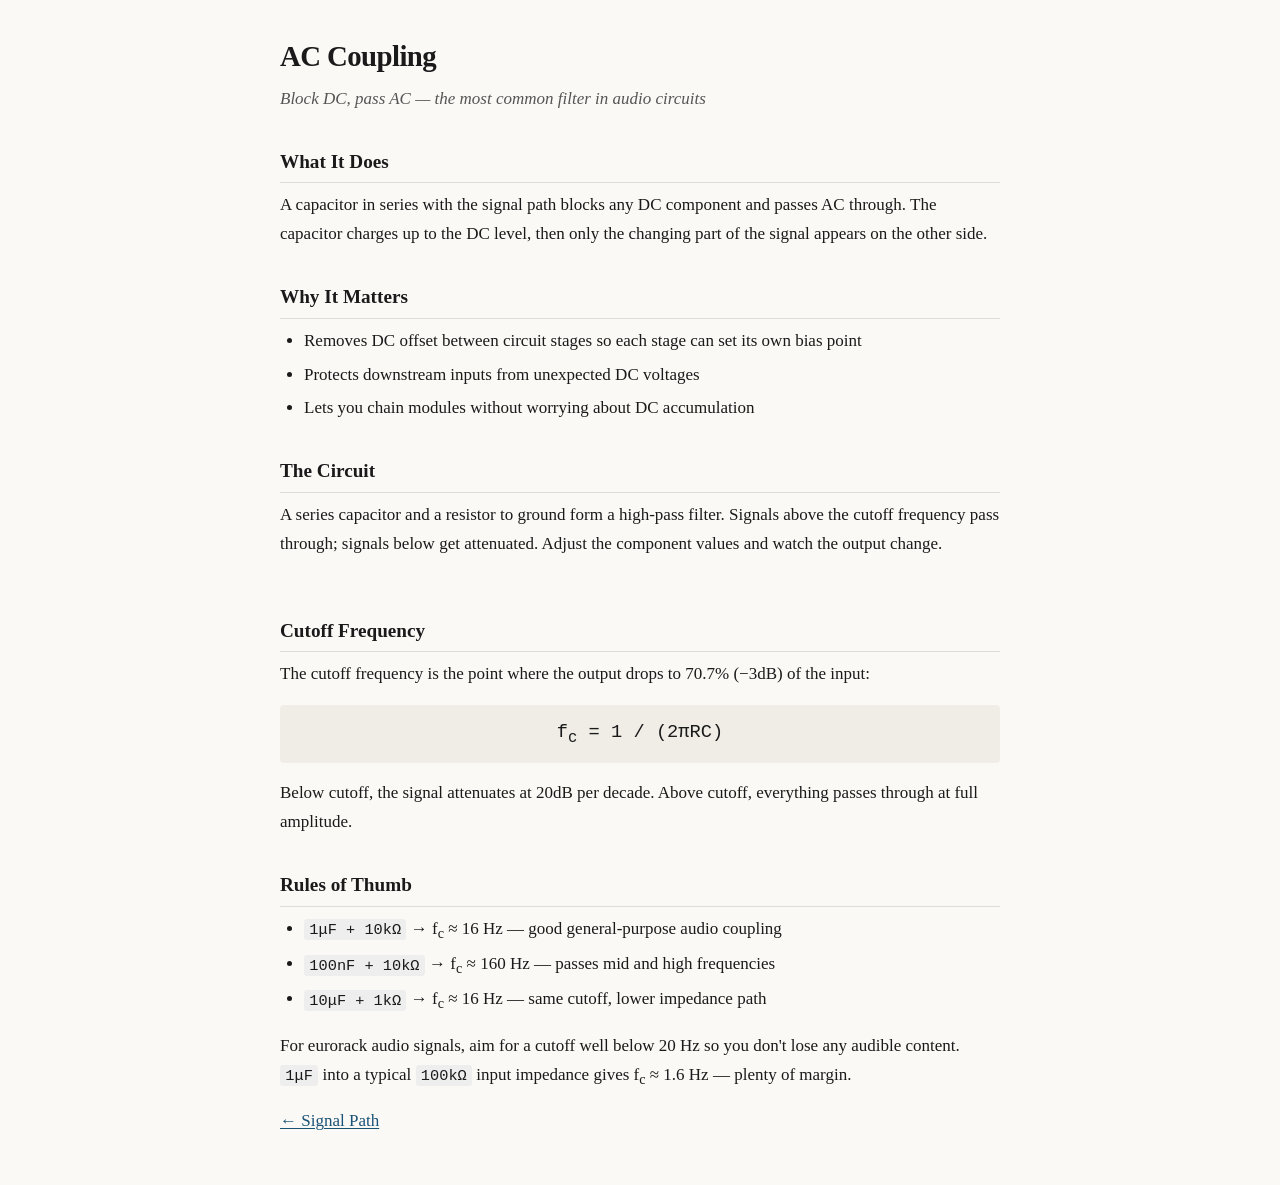
==== topics/ac-coupling.html @ 6417173c "add site foundation and first three topic pages Static site for analog electronics notes. Plain HTML" ====
<!DOCTYPE html>
<html lang="en">
<head>
    <meta charset="UTF-8">
    <meta name="viewport" content="width=device-width, initial-scale=1.0">
    <title>AC Coupling — Signal Path</title>
    <link rel="stylesheet" href="../assets/style.css">
    <script src="../../circuit-snippet/dist/circuit-snippet.js"></script>
</head>
<body>
    <main>
        <h1>AC Coupling</h1>
        <p class="subtitle">Block DC, pass AC — the most common filter in audio circuits</p>

        <h2>What It Does</h2>
        <p>
            A capacitor in series with the signal path blocks any DC component and
            passes AC through. The capacitor charges up to the DC level, then only
            the changing part of the signal appears on the other side.
        </p>

        <h2>Why It Matters</h2>
        <ul>
            <li>Removes DC offset between circuit stages so each stage can set its own bias point</li>
            <li>Protects downstream inputs from unexpected DC voltages</li>
            <li>Lets you chain modules without worrying about DC accumulation</li>
        </ul>

        <h2>The Circuit</h2>
        <p>
            A series capacitor and a resistor to ground form a high-pass filter.
            Signals above the cutoff frequency pass through; signals below get attenuated.
            Adjust the component values and watch the output change.
        </p>

        <div class="circuit-embed">
            <circuit-snippet width="700" height="450" display-time="0.022">
                <script type="text/xml">
                    <cir f="1" ts="0.000005" ic="10.20027730826997" cb="50" pb="50" vr="5" mts="5e-11">
                      <v x="96 176 96 272" f="0" wf="1" fr="100" maxv="2"/>
                      <g x="96 272 96 288" f="0"/>
                      <w x="96 176 192 176" f="0"/>
                      <c x="192 176 320 176" f="0" c="0.00001"/>
                      <w x="320 176 416 176" f="0"/>
                      <r x="320 176 320 272" f="0" r="1000"/>
                      <g x="320 272 320 288" f="0"/>
                      <O x="416 176 480 176" f="0" sc="0"/>
                      <o en="2" sp="16" f="x3" p="0">
                        <p v="0" sc="5"/>
                        <p e="7" v="0" sc="5"/>
                      </o>
                    </cir>
                </script>
                <script type="application/json">
                    {
                        "controls": [
                            { "component": "c:0", "param": "capacitance", "label": "Capacitance", "min": 1e-9, "max": 1e-5, "scale": "log", "unit": "F" },
                            { "component": "r:0", "param": "resistance", "label": "Resistance", "min": 100, "max": 100000, "scale": "log", "unit": "Ω" }
                        ]
                    }
                </script>
            </circuit-snippet>
        </div>

        <h2>Cutoff Frequency</h2>
        <p>
            The cutoff frequency is the point where the output drops to 70.7% (−3dB) of the input:
        </p>
        <div class="formula">f<sub>c</sub> = 1 / (2&pi;RC)</div>
        <p>
            Below cutoff, the signal attenuates at 20dB per decade.
            Above cutoff, everything passes through at full amplitude.
        </p>

        <h2>Rules of Thumb</h2>
        <ul>
            <li><code>1&mu;F + 10k&Omega;</code> &rarr; f<sub>c</sub> &asymp; 16 Hz — good general-purpose audio coupling</li>
            <li><code>100nF + 10k&Omega;</code> &rarr; f<sub>c</sub> &asymp; 160 Hz — passes mid and high frequencies</li>
            <li><code>10&mu;F + 1k&Omega;</code> &rarr; f<sub>c</sub> &asymp; 16 Hz — same cutoff, lower impedance path</li>
        </ul>
        <p>
            For eurorack audio signals, aim for a cutoff well below 20 Hz so you
            don't lose any audible content. <code>1&mu;F</code> into a typical
            <code>100k&Omega;</code> input impedance gives f<sub>c</sub> &asymp; 1.6 Hz — plenty of margin.
        </p>

        <p><a href="../index.html">&larr; Signal Path</a></p>
    </main>
</body>
</html>
---- assets/style.css ----
* {
    margin: 0;
    padding: 0;
    box-sizing: border-box;
}

body {
    font-family: "Georgia", "Times New Roman", serif;
    font-size: 17px;
    line-height: 1.7;
    color: #1a1a1a;
    background: #faf9f6;
    padding: 2rem 1rem;
}

main {
    max-width: 720px;
    margin: 0 auto;
}

h1 {
    font-size: 1.8rem;
    font-weight: 700;
    margin-bottom: 0.25rem;
    letter-spacing: -0.02em;
}

h1 + .subtitle {
    font-style: italic;
    color: #555;
    margin-bottom: 2rem;
}

h2 {
    font-size: 1.2rem;
    font-weight: 700;
    margin-top: 2rem;
    margin-bottom: 0.5rem;
    border-bottom: 1px solid #ddd;
    padding-bottom: 0.25rem;
}

p {
    margin-bottom: 1rem;
}

code {
    font-family: "SF Mono", "Menlo", "Consolas", monospace;
    font-size: 0.9em;
    background: #eee;
    padding: 0.1em 0.35em;
    border-radius: 3px;
}

a {
    color: #1a5276;
    text-decoration-thickness: 1px;
    text-underline-offset: 2px;
}

a:hover {
    color: #0e3a5c;
}

.circuit-embed {
    margin: 1.5rem 0;
    display: flex;
    justify-content: center;
}

ul, ol {
    margin-bottom: 1rem;
    padding-left: 1.5rem;
}

li {
    margin-bottom: 0.3rem;
}

.formula {
    font-family: "SF Mono", "Menlo", "Consolas", monospace;
    font-size: 1.1em;
    text-align: center;
    margin: 1rem 0;
    padding: 0.75rem;
    background: #f0ede6;
    border-radius: 4px;
}

nav ul {
    list-style: none;
    padding-left: 0;
}

nav li {
    margin-bottom: 0.5rem;
}

.topic-list a {
    font-weight: 600;
}

.topic-list .desc {
    color: #555;
    font-size: 0.9em;
}
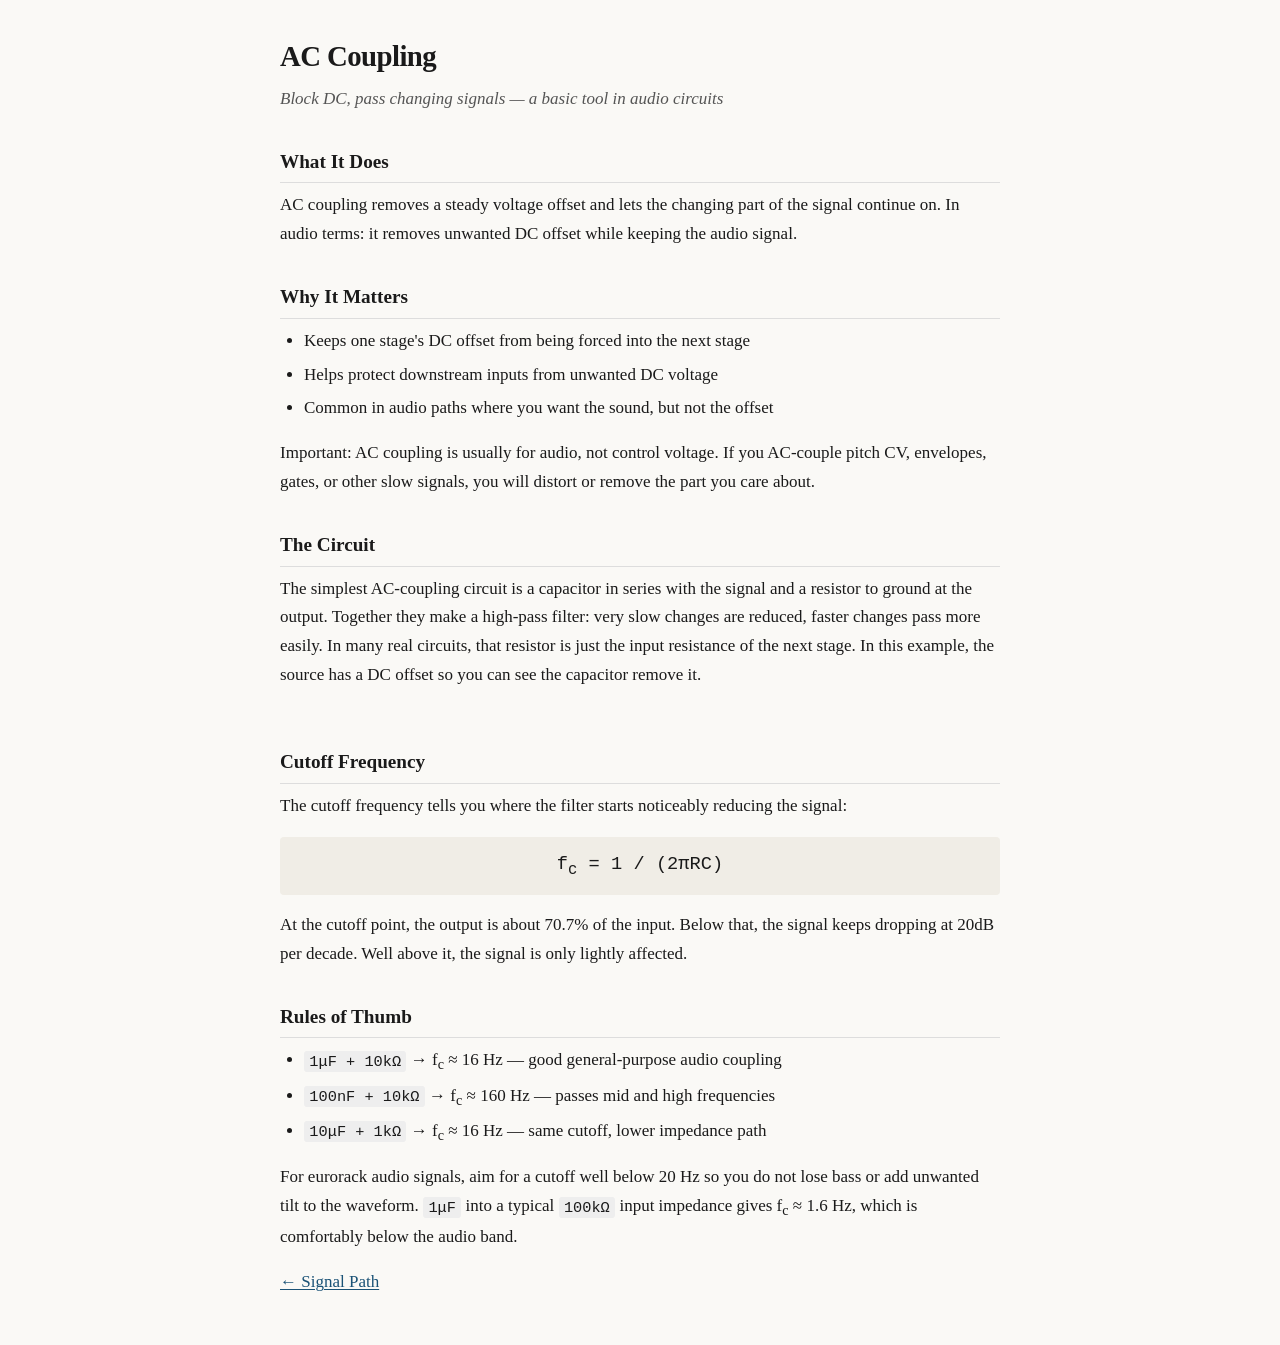
==== commit 80501184: "Add CV topic page and refine site copy" ====
--- a/topics/ac-coupling.html
+++ b/topics/ac-coupling.html
@@ -10,34 +10,42 @@
 <body>
     <main>
         <h1>AC Coupling</h1>
-        <p class="subtitle">Block DC, pass AC — the most common filter in audio circuits</p>
+        <p class="subtitle">Block DC, pass changing signals — a basic tool in audio circuits</p>
 
         <h2>What It Does</h2>
         <p>
-            A capacitor in series with the signal path blocks any DC component and
-            passes AC through. The capacitor charges up to the DC level, then only
-            the changing part of the signal appears on the other side.
+            AC coupling removes a steady voltage offset and lets the changing part
+            of the signal continue on. In audio terms: it removes unwanted DC
+            offset while keeping the audio signal.
         </p>
 
         <h2>Why It Matters</h2>
         <ul>
-            <li>Removes DC offset between circuit stages so each stage can set its own bias point</li>
-            <li>Protects downstream inputs from unexpected DC voltages</li>
-            <li>Lets you chain modules without worrying about DC accumulation</li>
+            <li>Keeps one stage's DC offset from being forced into the next stage</li>
+            <li>Helps protect downstream inputs from unwanted DC voltage</li>
+            <li>Common in audio paths where you want the sound, but not the offset</li>
         </ul>
+        <p>
+            Important: AC coupling is usually for audio, not control voltage.
+            If you AC-couple pitch CV, envelopes, gates, or other slow signals,
+            you will distort or remove the part you care about.
+        </p>
 
         <h2>The Circuit</h2>
         <p>
-            A series capacitor and a resistor to ground form a high-pass filter.
-            Signals above the cutoff frequency pass through; signals below get attenuated.
-            Adjust the component values and watch the output change.
+            The simplest AC-coupling circuit is a capacitor in series with the
+            signal and a resistor to ground at the output. Together they make a
+            high-pass filter: very slow changes are reduced, faster changes pass
+            more easily. In many real circuits, that resistor is just the input
+            resistance of the next stage. In this example, the source has a DC
+            offset so you can see the capacitor remove it.
         </p>
 
         <div class="circuit-embed">
             <circuit-snippet width="700" height="450" display-time="0.022">
                 <script type="text/xml">
                     <cir f="1" ts="0.000005" ic="10.20027730826997" cb="50" pb="50" vr="5" mts="5e-11">
-                      <v x="96 176 96 272" f="0" wf="1" fr="100" maxv="2"/>
+                      <v x="96 176 96 272" f="0" wf="1" fr="100" maxv="2" bias="1.5"/>
                       <g x="96 272 96 288" f="0"/>
                       <w x="96 176 192 176" f="0"/>
                       <c x="192 176 320 176" f="0" c="0.00001"/>
@@ -54,6 +62,7 @@
                 <script type="application/json">
                     {
                         "controls": [
+                            { "component": "v:0", "param": "bias", "label": "DC Offset", "min": -3, "max": 3, "scale": "linear", "unit": "V" },
                             { "component": "c:0", "param": "capacitance", "label": "Capacitance", "min": 1e-9, "max": 1e-5, "scale": "log", "unit": "F" },
                             { "component": "r:0", "param": "resistance", "label": "Resistance", "min": 100, "max": 100000, "scale": "log", "unit": "Ω" }
                         ]
@@ -64,12 +73,13 @@
 
         <h2>Cutoff Frequency</h2>
         <p>
-            The cutoff frequency is the point where the output drops to 70.7% (−3dB) of the input:
+            The cutoff frequency tells you where the filter starts noticeably reducing the signal:
         </p>
         <div class="formula">f<sub>c</sub> = 1 / (2&pi;RC)</div>
         <p>
-            Below cutoff, the signal attenuates at 20dB per decade.
-            Above cutoff, everything passes through at full amplitude.
+            At the cutoff point, the output is about 70.7% of the input. Below
+            that, the signal keeps dropping at 20dB per decade. Well above it,
+            the signal is only lightly affected.
         </p>
 
         <h2>Rules of Thumb</h2>
@@ -80,8 +90,9 @@
         </ul>
         <p>
             For eurorack audio signals, aim for a cutoff well below 20 Hz so you
-            don't lose any audible content. <code>1&mu;F</code> into a typical
-            <code>100k&Omega;</code> input impedance gives f<sub>c</sub> &asymp; 1.6 Hz — plenty of margin.
+            do not lose bass or add unwanted tilt to the waveform. <code>1&mu;F</code>
+            into a typical <code>100k&Omega;</code> input impedance gives
+            f<sub>c</sub> &asymp; 1.6 Hz, which is comfortably below the audio band.
         </p>
 
         <p><a href="../index.html">&larr; Signal Path</a></p>
